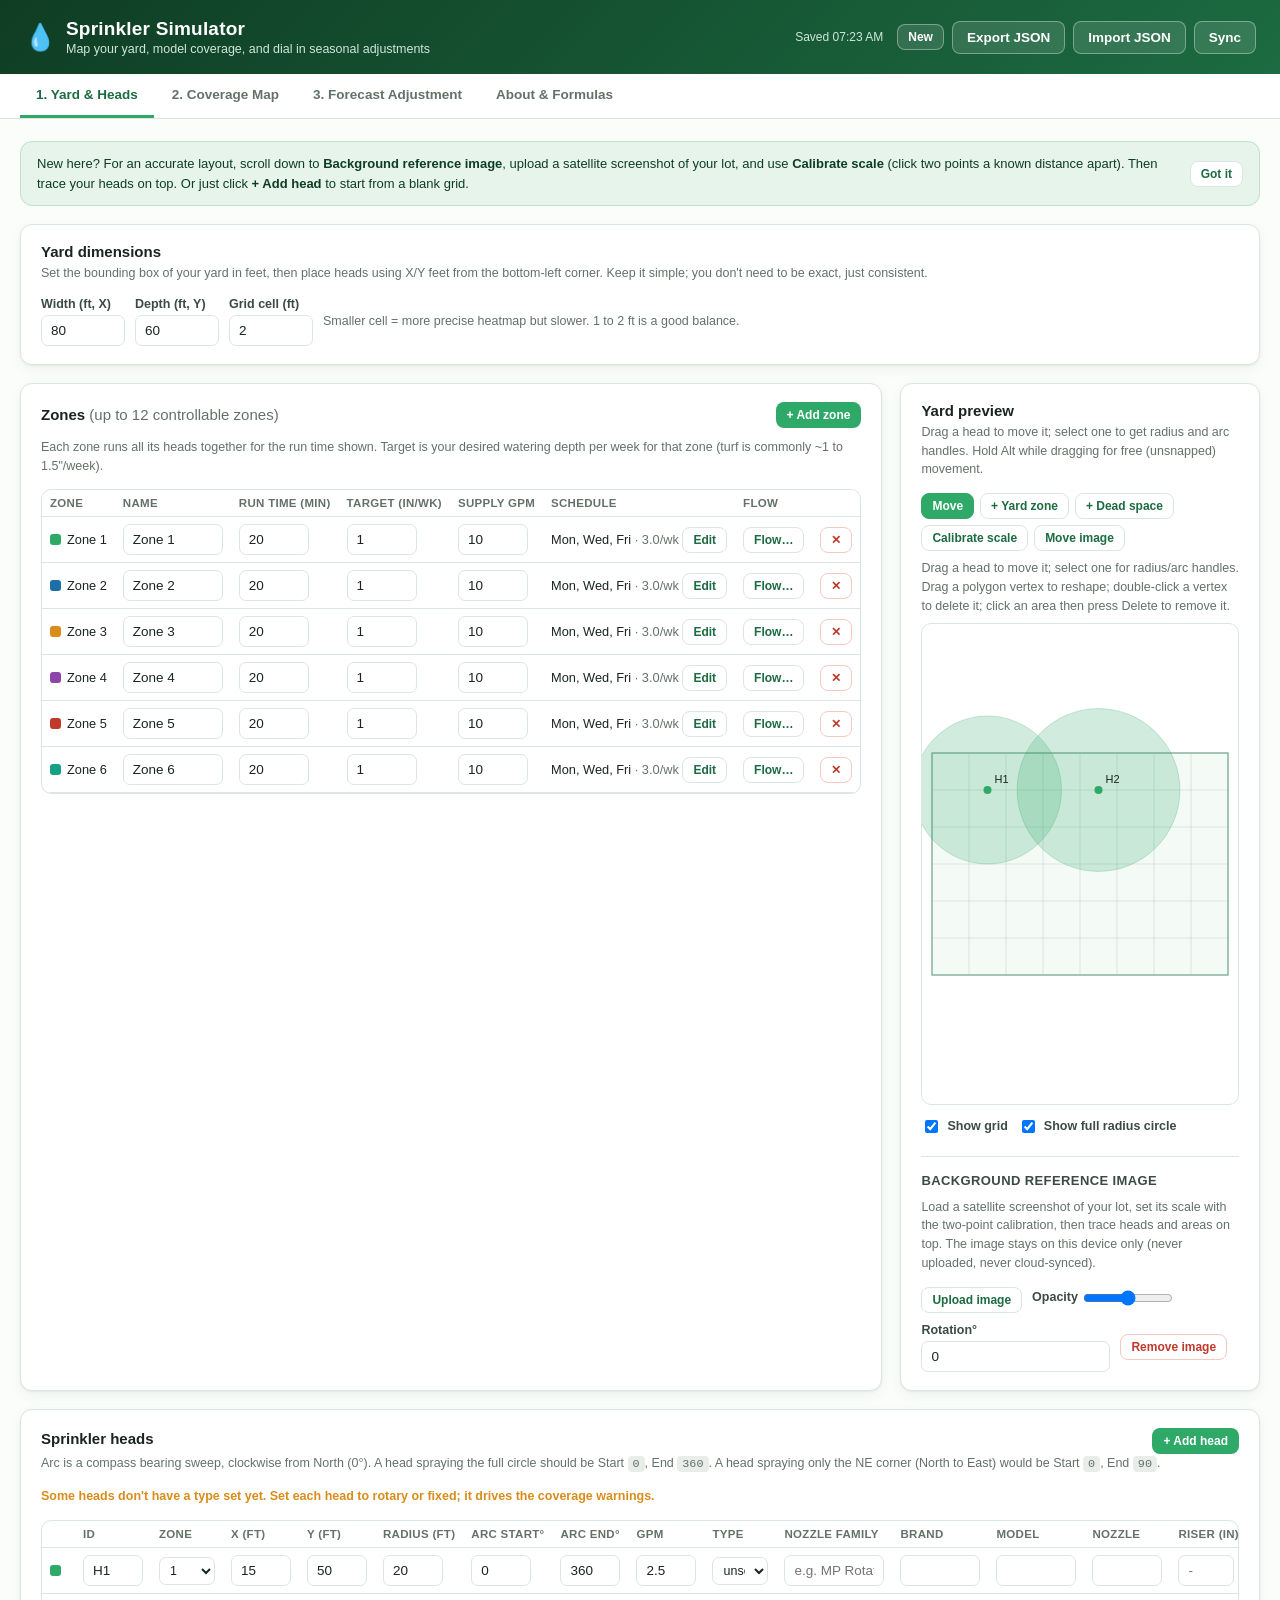
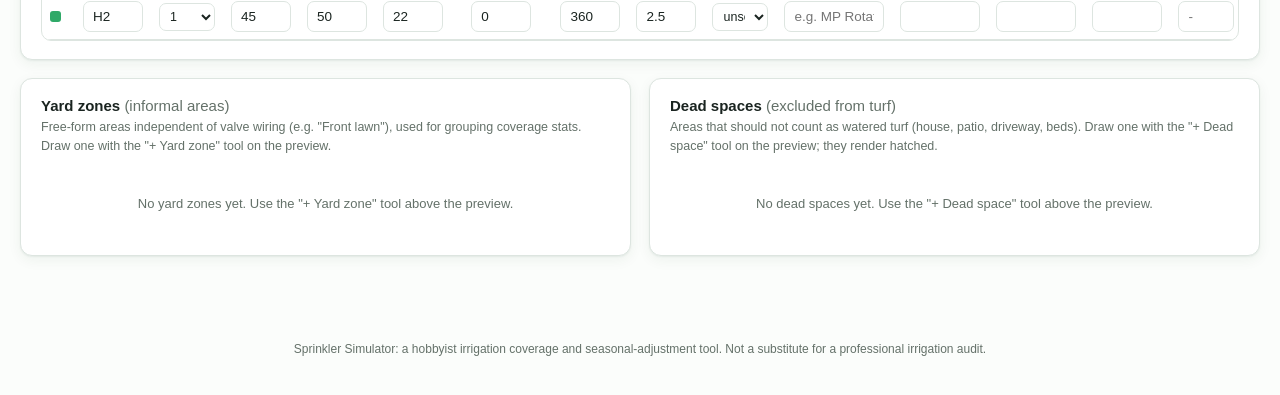
==== docs/index.html @ c8f4790c "Inital launch with Sync" ====
<!DOCTYPE html>
<html lang="en">
<head>
<meta charset="UTF-8">
<meta name="viewport" content="width=device-width, initial-scale=1.0">
<title>Sprinkler Simulator</title>
<link rel="stylesheet" href="./css/styles.css">
</head>
<body>

<header>
  <div class="brand">
    <div class="logo">💧</div>
    <div>
      <h1>Sprinkler Simulator</h1>
      <div class="sub">Map your yard, model coverage, and dial in seasonal adjustments</div>
    </div>
  </div>
  <div class="header-actions">
    <span class="save-status" id="saveStatus">Loaded</span>
    <button class="btn-ghost btn-sm" id="btnNew">New</button>
    <button class="btn-ghost" id="btnExport">Export JSON</button>
    <button class="btn-ghost" id="btnImportTrigger">Import JSON</button>
    <input type="file" id="btnImport" accept="application/json">
    <button class="btn-ghost" id="btnSync">Sync</button>
  </div>
</header>

<nav class="tabs">
  <button data-tab="yard" class="active">1. Yard &amp; Heads</button>
  <button data-tab="coverage">2. Coverage Map</button>
  <button data-tab="forecast">3. Forecast Adjustment</button>
  <button data-tab="about">About &amp; Formulas</button>
</nav>

<main>

  <!-- ===================== TAB: YARD & HEADS ===================== -->
  <section class="tabpanel active" id="tab-yard">
    <div class="first-run" id="firstRunHint" style="display:none;">
      <span>New here? For an accurate layout, scroll down to <b>Background reference image</b>, upload a satellite screenshot of your lot, and use <b>Calibrate scale</b> (click two points a known distance apart). Then trace your heads on top. Or just click <b>+ Add head</b> to start from a blank grid.</span>
      <button class="btn-light btn-sm" id="firstRunDismiss">Got it</button>
    </div>
    <div class="card" style="margin-bottom:18px;">
      <h2>Yard dimensions</h2>
      <p class="hint">Set the bounding box of your yard in feet, then place heads using X/Y feet from the bottom-left corner. Keep it simple; you don't need to be exact, just consistent.</p>
      <div class="inline-dims">
        <div class="field"><label>Width (ft, X)</label><input type="number" id="yardWidth" min="5" max="1000" step="1"></div>
        <div class="field"><label>Depth (ft, Y)</label><input type="number" id="yardHeight" min="5" max="1000" step="1"></div>
        <div class="field"><label>Grid cell (ft)</label><input type="number" id="cellSize" min="0.5" max="10" step="0.5"></div>
        <div class="hint" style="margin:0; align-self:center;">Smaller cell = more precise heatmap but slower. 1 to 2 ft is a good balance.</div>
      </div>
    </div>

    <div class="grid cols-2">
      <div class="card">
        <div class="zone-controls">
          <h2 style="margin:0;">Zones <span class="muted" style="font-weight:400;">(up to 12 controllable zones)</span></h2>
          <button class="btn-primary btn-sm" id="btnAddZone">+ Add zone</button>
        </div>
        <p class="hint">Each zone runs all its heads together for the run time shown. Target is your desired watering depth per week for that zone (turf is commonly ~1 to 1.5&quot;/week).</p>
        <div class="table-wrap">
          <table id="zoneTable">
            <thead><tr>
              <th>Zone</th><th>Name</th><th>Run time (min)</th><th>Target (in/wk)</th><th>Supply GPM</th><th>Schedule</th><th>Flow</th><th></th>
            </tr></thead>
            <tbody></tbody>
          </table>
        </div>
      </div>

      <div class="card">
        <h2>Yard preview</h2>
        <p class="hint">Drag a head to move it; select one to get radius and arc handles. Hold Alt while dragging for free (unsnapped) movement.</p>
        <div class="toolbar mode-toolbar" id="canvasTools" style="margin-bottom:8px;">
          <button class="btn-light btn-sm mode-btn active" data-mode="select">Move</button>
          <button class="btn-light btn-sm mode-btn" data-mode="yardzone">+ Yard zone</button>
          <button class="btn-light btn-sm mode-btn" data-mode="deadspace">+ Dead space</button>
          <button class="btn-light btn-sm mode-btn" data-mode="calibrate">Calibrate scale</button>
          <button class="btn-light btn-sm mode-btn" data-mode="bgmove">Move image</button>
        </div>
        <div class="hint" id="canvasHint" style="margin-bottom:8px;"></div>
        <div class="canvas-wrap">
          <canvas id="yardCanvas" height="480"></canvas>
          <div class="canvas-tip" id="yardTip"></div>
        </div>
        <div class="toolbar" style="margin-top:12px;">
          <label style="display:flex; align-items:center; gap:6px; font-weight:600; font-size:12.5px;">
            <input type="checkbox" id="toggleGrid" checked style="width:auto;"> Show grid
          </label>
          <label style="display:flex; align-items:center; gap:6px; font-weight:600; font-size:12.5px;">
            <input type="checkbox" id="toggleRadius" checked style="width:auto;"> Show full radius circle
          </label>
        </div>
        <div class="divider"></div>
        <h3>Background reference image</h3>
        <p class="hint">Load a satellite screenshot of your lot, set its scale with the two-point calibration, then trace heads and areas on top. The image stays on this device only (never uploaded, never cloud-synced).</p>
        <div class="toolbar" style="margin-bottom:0; align-items:center;">
          <button class="btn-light btn-sm" id="btnBgUpload">Upload image</button>
          <input type="file" id="bgFile" accept="image/*">
          <label style="min-width:150px;">Opacity <input type="range" id="bgOpacity" min="0" max="1" step="0.05" value="0.5"></label>
          <div class="field" style="margin-bottom:0; min-width:90px;"><label>Rotation°</label><input type="number" id="bgRotation" step="1" value="0"></div>
          <button class="btn-danger btn-sm" id="btnBgRemove">Remove image</button>
        </div>
      </div>
    </div>

    <div class="card" style="margin-top:18px;">
      <div style="display:flex; justify-content:space-between; align-items:center;">
        <h2>Sprinkler heads</h2>
        <button class="btn-primary btn-sm" id="btnAddHead">+ Add head</button>
      </div>
      <p class="hint">Arc is a compass bearing sweep, clockwise from North (0°). A head spraying the full circle should be Start <code>0</code>, End <code>360</code>. A head spraying only the NE corner (North to East) would be Start <code>0</code>, End <code>90</code>.</p>
      <div class="hint" id="headTypeNudge" style="display:none; color:var(--amber-500); font-weight:600;">
        Some heads don't have a type set yet. Set each head to rotary or fixed; it drives the coverage warnings.
      </div>
      <div class="warn-banner" id="headWarnings" style="display:none;"></div>
      <div class="table-wrap" id="headsTableWrap">
        <table id="headsTable">
          <thead><tr>
            <th></th><th>ID</th><th>Zone</th><th>X (ft)</th><th>Y (ft)</th><th>Radius (ft)</th>
            <th>Arc start°</th><th>Arc end°</th><th>GPM</th>
            <th>Type</th><th>Nozzle family</th><th>Brand</th><th>Model</th><th>Nozzle</th><th>Riser (in)</th><th>Replace?</th><th>Notes</th><th></th>
          </tr></thead>
          <tbody></tbody>
        </table>
      </div>
    </div>

    <div class="grid cols-2" style="margin-top:18px;">
      <div class="card">
        <h2>Yard zones <span class="muted" style="font-weight:400;">(informal areas)</span></h2>
        <p class="hint">Free-form areas independent of valve wiring (e.g. "Front lawn"), used for grouping coverage stats. Draw one with the "+ Yard zone" tool on the preview.</p>
        <div class="table-wrap">
          <table id="yardZoneTable">
            <thead><tr><th>Color</th><th>Name</th><th>Vertices</th><th></th></tr></thead>
            <tbody></tbody>
          </table>
        </div>
        <div class="empty" id="yardZoneEmpty" style="display:none;">No yard zones yet. Use the "+ Yard zone" tool above the preview.</div>
      </div>

      <div class="card">
        <h2>Dead spaces <span class="muted" style="font-weight:400;">(excluded from turf)</span></h2>
        <p class="hint">Areas that should not count as watered turf (house, patio, driveway, beds). Draw one with the "+ Dead space" tool on the preview; they render hatched.</p>
        <div class="table-wrap">
          <table id="deadSpaceTable">
            <thead><tr><th>Label</th><th>Kind</th><th>Vertices</th><th></th></tr></thead>
            <tbody></tbody>
          </table>
        </div>
        <div class="empty" id="deadSpaceEmpty" style="display:none;">No dead spaces yet. Use the "+ Dead space" tool above the preview.</div>
      </div>
    </div>
  </section>

  <!-- ===================== TAB: COVERAGE MAP ===================== -->
  <section class="tabpanel" id="tab-coverage">
    <div class="card" style="margin-bottom:18px;">
      <div class="toolbar">
        <div class="field">
          <label>Show</label>
          <select id="coverageZoneFilter"><option value="all">All zones (one full cycle)</option></select>
        </div>
        <div class="field">
          <label>Group summary by</label>
          <select id="summaryGroupBy"><option value="sprinkler">Sprinkler zone</option><option value="yard">Yard zone</option></select>
        </div>
        <button class="btn-primary" id="btnRecompute">Recompute coverage</button>
        <span class="pill" id="computeTime"></span>
      </div>
      <p class="hint" style="margin-bottom:0;">Depth shown is inches of water applied per cycle (one run through the zone(s) selected, at their configured run time). Multiply by cycles/week for a weekly total, shown in the summary below.</p>
    </div>

    <div class="grid cols-2">
      <div class="card">
        <h2>Coverage heatmap</h2>
        <div class="canvas-wrap">
          <canvas id="heatCanvas" height="480"></canvas>
          <div class="canvas-tip" id="heatTip"></div>
        </div>
        <div class="legend">
          <span>Dry</span><div class="bar"></div><span>Heavy</span>
        </div>
        <p class="hint" style="margin-top:10px; margin-bottom:0;">Models the average precipitation rate across each head's wetted sector, not a measured distribution. Treat it as a coverage comparison, not a catch-can audit.</p>
      </div>

      <div class="card">
        <h2>Zone summary</h2>
        <div class="table-wrap">
          <table id="zoneSummaryTable">
            <thead><tr>
              <th>Zone</th><th>Heads</th><th>GPM</th><th>Min in/cycle</th><th>Med in/cycle</th><th>Max in/cycle</th><th>Avg in/wk</th><th>Status</th>
            </tr></thead>
            <tbody></tbody>
          </table>
        </div>
        <div class="stat-row" id="systemStats"></div>
      </div>
    </div>

    <div class="card" style="margin-top:18px;">
      <h2>Water usage estimate</h2>
      <p class="hint">Gallons delivered per zone and total, from each zone's delivered flow (capped at its measured supply), run time, and effective cycles per week. Gallons only; a cost estimate can be layered on later.</p>
      <div class="table-wrap">
        <table id="usageTable">
          <thead><tr><th>Zone</th><th>Flow (GPM)</th><th>Cycles/wk</th><th>Gal / week</th><th>Gal / month</th></tr></thead>
          <tbody></tbody>
        </table>
      </div>
    </div>
  </section>

  <!-- ===================== TAB: FORECAST ===================== -->
  <section class="tabpanel" id="tab-forecast">
    <div class="card" style="margin-bottom:18px;">
      <h2>Location &amp; settings</h2>
      <p class="hint">Pulls a live 7-day forecast from the National Weather Service (api.weather.gov, free, no key required) and estimates daily reference evapotranspiration (ET₀) with the Hargreaves-Samani method from the forecasted highs/lows at your latitude. Baseline watering need and suggested run times are derived automatically from each zone's weekly target and schedule.</p>
      <div class="field-row">
        <div class="field"><label>Latitude</label><input type="text" id="lat" placeholder="e.g. 39.7456"></div>
        <div class="field"><label>Longitude</label><input type="text" id="lon" placeholder="e.g. -97.0892"></div>
        <div class="field"><label>Runoff / uptake efficiency (%)</label><input type="number" id="runoffEff" min="10" max="100" step="5" value="80"></div>
        <div class="field"><label>Show adjustments for</label><select id="forecastZone"></select></div>
      </div>
      <div class="toolbar" style="margin-bottom:0; align-items:center;">
        <button class="btn-light btn-sm" id="btnGeolocate">📍 Use my location</button>
        <button class="btn-primary" id="btnFetchForecast">Fetch 7-day forecast</button>
        <span class="pill" id="forecastStatus" style="display:none;"></span>
      </div>
    </div>

    <div class="card" id="forecastResultCard">
      <h2>7-day outlook <span class="muted" style="font-weight:400; font-size:12px;">(today on the left)</span></h2>
      <div id="forecastEmpty" class="empty">Fetch a forecast to see the day-by-day watering guidance.</div>
      <div id="forecastResult" style="display:none;">
        <div class="table-wrap"><table id="forecastTable"></table></div>
        <p class="hint" style="margin-top:12px; margin-bottom:0;" id="forecastNote"></p>
      </div>
    </div>
  </section>

  <!-- ===================== TAB: ABOUT ===================== -->
  <section class="tabpanel" id="tab-about">
    <div class="card">
      <h2>How this works</h2>
      <h3 style="margin-top:16px;">Precipitation rate</h3>
      <p class="hint">Each head's precipitation rate is <code>96.3 × GPM ÷ coverage area (sq ft)</code>, giving inches/hour. Coverage area is a circular sector: <code>π × radius² × (arc span ÷ 360)</code>. This is the standard irrigation-industry formula and is what the rest of the math is built on.</p>
      <h3>Heatmap</h3>
      <p class="hint">For every grid cell, we check which heads reach it (distance ≤ radius, and bearing to the cell falls within the head's arc). Each contributing head adds its precipitation rate; multiplying by that head's zone run time gives inches applied in one cycle. A cell's total is the sum across all zones' single cycle. Depth is modeled as uniform across each head's sector, an average rate rather than a measured distribution curve.</p>
      <h3>Forecast ET₀ estimate</h3>
      <p class="hint">Reference evapotranspiration is estimated with the Hargreaves-Samani equation using your latitude and the NWS-forecasted daily high/low temperature, a widely used simplified method when a dedicated ET station isn't available. It's an estimate, not a substitute for a local CIMIS/AgriMet reading if you have access to one; use the override field if so.</p>
      <h3>Seasonal adjustment</h3>
      <p class="hint">Net water need = ET₀ minus (forecasted rain × runoff efficiency). Adjustment % = net need ÷ baseline daily need. Each zone's suggested run time = its configured run time × adjustment % (clamped 0 to 150%).</p>
      <h3>Your data</h3>
      <p class="hint">Everything you enter is saved automatically in this browser (localStorage); nothing is sent anywhere except the two anonymous, keyless calls to the public NWS API when you fetch a forecast. Use <b>Export JSON</b> any time to back up or move your yard to another device, and <b>Import JSON</b> to restore it.</p>
    </div>
  </section>

</main>

<div id="modalOverlay" class="modal-overlay" style="display:none;">
  <div class="modal" id="modalBox"></div>
</div>

<footer>Sprinkler Simulator: a hobbyist irrigation coverage and seasonal-adjustment tool. Not a substitute for a professional irrigation audit.</footer>

<script type="module" src="./js/app.js"></script>
</body>
</html>
---- docs/css/styles.css ----
:root{
  --green-900:#0f3d24; --green-700:#1c6b41; --green-600:#238a53; --green-500:#2fa968;
  --green-100:#e6f4ec; --blue-600:#1c6fa8; --blue-100:#e5f1fa;
  --amber-500:#d98c1a; --red-600:#c0392b;
  --ink-900:#1a2420; --ink-700:#3c4a44; --ink-500:#647169; --ink-300:#a3ada7; --ink-100:#e9ede9;
  --paper:#fbfdfb; --card:#ffffff; --border:#dde5e0;
  --shadow: 0 1px 2px rgba(15,61,36,.06), 0 4px 14px rgba(15,61,36,.06);
  --radius: 12px;
  font-size: 15px;
}
*{box-sizing:border-box;}
body{
  margin:0; background:var(--paper); color:var(--ink-900);
  font-family: -apple-system, BlinkMacSystemFont, "Segoe UI", Roboto, Helvetica, Arial, sans-serif;
}
header{
  background: linear-gradient(135deg, var(--green-900), var(--green-700));
  color:#fff; padding:18px 24px; display:flex; align-items:center; justify-content:space-between; flex-wrap:wrap; gap:12px;
}
header .brand{display:flex; align-items:center; gap:10px;}
header .brand .logo{font-size:26px;}
header h1{font-size:19px; margin:0; font-weight:650; letter-spacing:.2px;}
header .sub{font-size:12.5px; color:#cfe7d9; margin-top:2px;}
.header-actions{display:flex; gap:8px; flex-wrap:wrap; align-items:center;}
.header-actions .save-status{font-size:12px; color:#cfe7d9; margin-right:6px;}
button{
  font-family:inherit; cursor:pointer; border-radius:8px; border:1px solid transparent;
  padding:8px 14px; font-size:13.5px; font-weight:600; transition:.15s;
}
.btn-primary{background:var(--green-500); color:#fff;}
.btn-primary:hover{background:var(--green-600);}
.btn-ghost{background:rgba(255,255,255,.12); color:#fff; border-color:rgba(255,255,255,.35);}
.btn-ghost:hover{background:rgba(255,255,255,.22);}
.btn-light{background:#fff; color:var(--green-700); border-color:var(--border);}
.btn-light:hover{background:var(--green-100);}
.btn-danger{background:#fff; color:var(--red-600); border-color:#f3c9c2;}
.btn-danger:hover{background:#fdecea;}
.btn-sm{padding:5px 10px; font-size:12px;}
input[type=file]{display:none;}

nav.tabs{
  display:flex; gap:2px; background:var(--card); border-bottom:1px solid var(--border);
  padding:0 20px; overflow-x:auto;
}
nav.tabs button{
  background:none; border:none; border-radius:0; padding:13px 16px; font-size:13.5px;
  color:var(--ink-500); font-weight:600; border-bottom:3px solid transparent; white-space:nowrap;
}
nav.tabs button.active{color:var(--green-700); border-bottom-color:var(--green-500);}
nav.tabs button:hover{color:var(--green-700);}

main{max-width:1280px; margin:0 auto; padding:22px 20px 60px;}
.tabpanel{display:none;}
.tabpanel.active{display:block;}

.grid{display:grid; gap:18px;}
.grid.cols-2{grid-template-columns: 1fr 1fr;}
.grid.cols-3{grid-template-columns: repeat(3, 1fr);}
@media (max-width: 980px){ .grid.cols-2, .grid.cols-3{grid-template-columns:1fr;} }

.card{
  background:var(--card); border:1px solid var(--border); border-radius:var(--radius);
  box-shadow:var(--shadow); padding:18px 20px;
}
.card h2{font-size:15px; margin:0 0 4px; color:var(--ink-900);}
.card h3{font-size:13px; margin:0 0 10px; color:var(--ink-700); text-transform:uppercase; letter-spacing:.4px;}
.card .hint{font-size:12.5px; color:var(--ink-500); margin:0 0 14px; line-height:1.5;}

label{font-size:12.5px; font-weight:600; color:var(--ink-700); display:block; margin-bottom:4px;}
input[type=text], input[type=number], select{
  width:100%; padding:7px 9px; border:1px solid var(--border); border-radius:7px;
  font-size:13.5px; background:#fff; color:var(--ink-900);
}
input:focus, select:focus{outline:2px solid var(--green-500); outline-offset:1px;}
.field{margin-bottom:12px;}
.field-row{display:grid; grid-template-columns:repeat(auto-fit, minmax(110px,1fr)); gap:10px;}

table{width:100%; border-collapse:collapse; font-size:12.8px;}
th, td{padding:7px 8px; text-align:left; border-bottom:1px solid var(--border); white-space:nowrap;}
th{color:var(--ink-500); font-weight:650; font-size:11.5px; text-transform:uppercase; letter-spacing:.3px;}
td input, td select{padding:5px 6px; font-size:12.5px; min-width:56px;}
tr:hover td{background:var(--green-100);}
.table-wrap{overflow-x:auto; border:1px solid var(--border); border-radius:10px;}
.zone-swatch{display:inline-block; width:11px; height:11px; border-radius:3px; margin-right:6px; vertical-align:-1px;}

canvas{display:block; width:100%; background:#fff; border-radius:10px; border:1px solid var(--border);}
.canvas-wrap{position:relative;}
.canvas-tip{
  position:absolute; pointer-events:none; background:var(--ink-900); color:#fff; font-size:12px;
  padding:6px 9px; border-radius:6px; transform:translate(-50%,-115%); white-space:nowrap; display:none; z-index:5;
}

.stat-row{display:flex; gap:14px; flex-wrap:wrap; margin-top:10px;}
.stat{background:var(--green-100); border-radius:10px; padding:10px 14px; min-width:100px;}
.stat .v{font-size:19px; font-weight:700; color:var(--green-800, var(--green-700));}
.stat .l{font-size:11px; color:var(--ink-500); text-transform:uppercase; letter-spacing:.3px;}
.stat.warn{background:#fdecea;}
.stat.warn .v{color:var(--red-600);}

.legend{display:flex; align-items:center; gap:8px; font-size:12px; color:var(--ink-500); margin-top:10px;}
.legend .bar{flex:1; height:10px; border-radius:5px; background:linear-gradient(90deg,#eef3f0 0%, #bfe3cf 20%, #2fa968 45%, #d98c1a 70%, #c0392b 100%);}

.toolbar{display:flex; gap:10px; flex-wrap:wrap; align-items:flex-end; margin-bottom:14px;}
.toolbar .field{margin-bottom:0; min-width:120px;}
.pill{display:inline-flex; align-items:center; gap:6px; background:var(--ink-100); border-radius:999px; padding:4px 10px; font-size:11.5px; font-weight:600; color:var(--ink-700);}

.divider{height:1px; background:var(--border); margin:16px 0;}
.muted{color:var(--ink-500);}
.badge{display:inline-block; padding:2px 8px; border-radius:999px; font-size:11px; font-weight:700;}
.badge.ok{background:#e3f5ea; color:var(--green-700);}
.badge.bad{background:#fdecea; color:var(--red-600);}
.badge.warnflag{background:#fdf2e2; color:var(--amber-500);}
footer{text-align:center; padding:26px 20px 40px; font-size:12px; color:var(--ink-500);}
a{color:var(--blue-600);}
code{background:var(--ink-100); padding:1px 5px; border-radius:4px; font-size:11.8px;}
.empty{padding:26px; text-align:center; color:var(--ink-500); font-size:13px;}

/* --- Phase 1 additions --- */
.inline-dims{display:flex; align-items:flex-end; gap:10px; flex-wrap:wrap;}
.inline-dims .field{margin-bottom:0; min-width:0;}
.inline-dims .field input{width:84px;}
.zone-controls{display:flex; justify-content:space-between; align-items:center; gap:10px; margin-bottom:10px; flex-wrap:wrap;}
.needs-replace-flag{color:var(--amber-500); font-weight:700;}
td.replace-cell{text-align:center;}

/* --- Phase 6 additions --- */
.first-run{
  display:flex; align-items:center; gap:14px; justify-content:space-between;
  background:var(--green-100); border:1px solid #bfe0cc; color:var(--green-900);
  border-radius:var(--radius); padding:12px 16px; margin-bottom:18px; font-size:13px; line-height:1.5;
}
.first-run button{flex-shrink:0;}

/* --- Phase 3 additions --- */
.warn-banner{
  background:#fdf2e2; border:1px solid #f0d8a8; color:#8a5a12; border-radius:8px;
  padding:8px 12px; font-size:12.5px; line-height:1.5; margin:0 0 12px;
}
.warn-banner ul{margin:4px 0 0; padding-left:18px;}
.sanity-flag{color:var(--amber-500); font-weight:700; cursor:help;}
.schedule-cell{white-space:nowrap;}
.modal-overlay{
  position:fixed; inset:0; background:rgba(15,30,22,.45); z-index:50;
  display:flex; align-items:center; justify-content:center; padding:20px;
}
.modal{
  background:var(--card); border-radius:var(--radius); box-shadow:0 10px 40px rgba(0,0,0,.25);
  max-width:460px; width:100%; max-height:90vh; overflow:auto; padding:20px 22px;
}
.modal h3{margin-top:0;}
.modal .modal-actions{display:flex; gap:8px; justify-content:flex-end; margin-top:16px;}
.dow-row{display:flex; gap:6px; flex-wrap:wrap; margin-top:4px;}
.dow-row label{display:flex; align-items:center; gap:4px; font-weight:600; font-size:12px;}
.dow-row input{width:auto;}
.calc-out{font-size:20px; font-weight:700; color:var(--green-700); margin:10px 0;}
#forecastTable td:first-child, #forecastTable th:first-child{font-weight:650; color:var(--ink-700);}
#forecastTable .dim{opacity:.55;}
.cell-muted{color:var(--ink-300); font-style:italic;}

/* --- Phase 2 additions --- */
#yardCanvas{touch-action:none;}
.mode-toolbar{gap:6px;}
.mode-btn.active{background:var(--green-500); color:#fff; border-color:var(--green-500);}
input[type=range]{width:90px; vertical-align:middle;}
input[type=color]{height:28px; border:1px solid var(--border); border-radius:6px; background:#fff; cursor:pointer;}
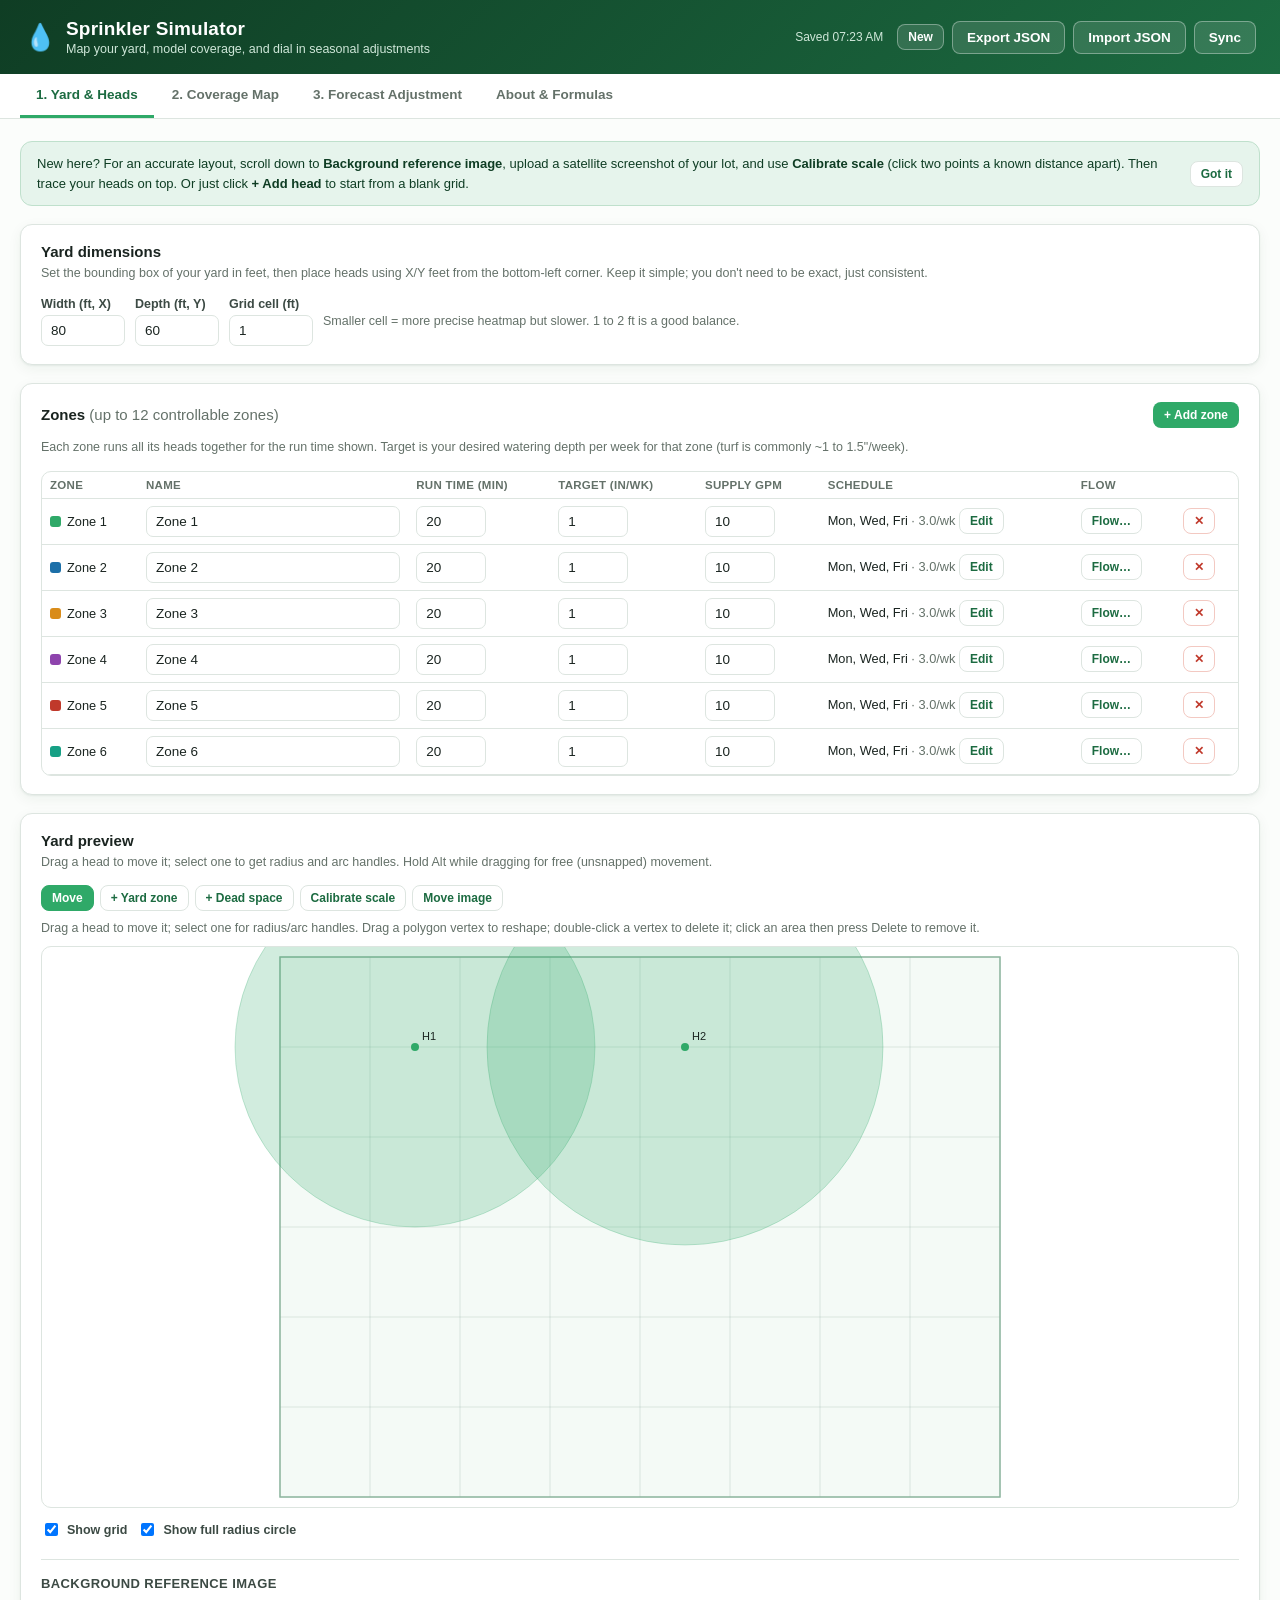
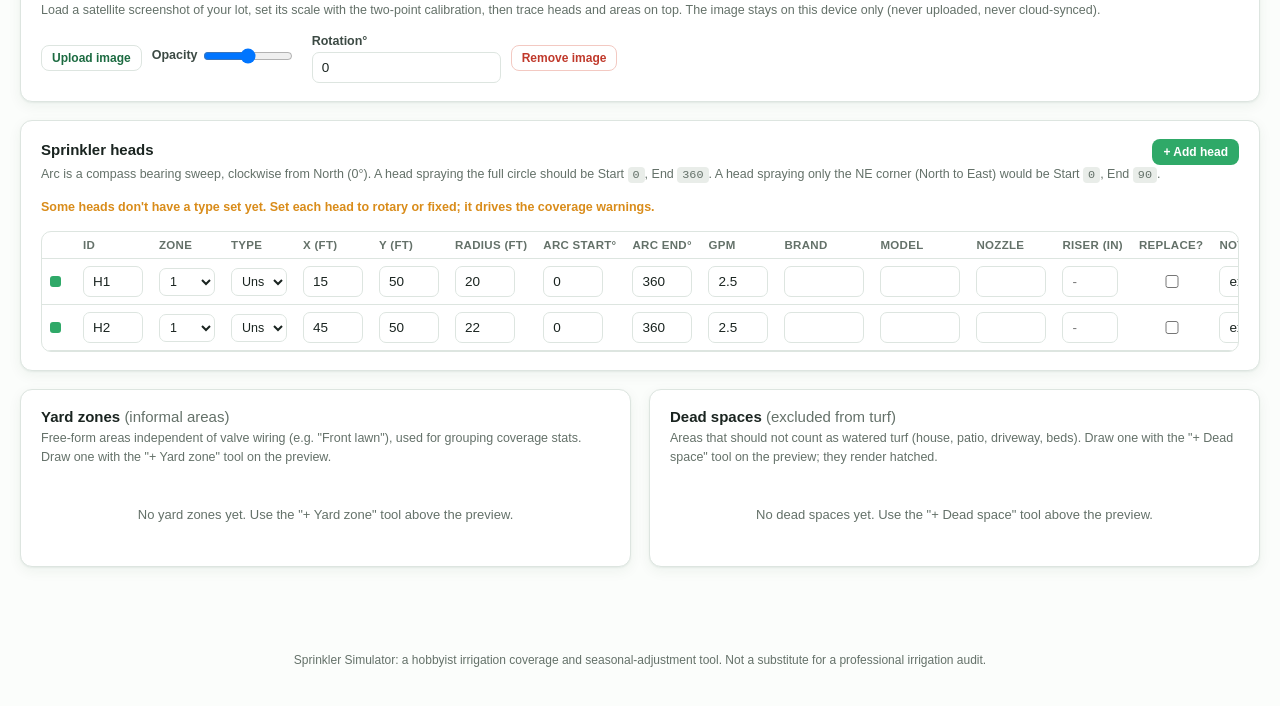
==== commit 8a968d2b: "Mobile UI changes" ====
--- a/docs/index.html
+++ b/docs/index.html
@@ -47,12 +47,12 @@
       <div class="inline-dims">
         <div class="field"><label>Width (ft, X)</label><input type="number" id="yardWidth" min="5" max="1000" step="1"></div>
         <div class="field"><label>Depth (ft, Y)</label><input type="number" id="yardHeight" min="5" max="1000" step="1"></div>
-        <div class="field"><label>Grid cell (ft)</label><input type="number" id="cellSize" min="0.5" max="10" step="0.5"></div>
+        <div class="field"><label>Grid cell (ft)</label><input type="number" id="cellSize" min="1" max="10" step="1"></div>
         <div class="hint" style="margin:0; align-self:center;">Smaller cell = more precise heatmap but slower. 1 to 2 ft is a good balance.</div>
       </div>
     </div>
 
-    <div class="grid cols-2">
+    <div class="yard-stack">
       <div class="card">
         <div class="zone-controls">
           <h2 style="margin:0;">Zones <span class="muted" style="font-weight:400;">(up to 12 controllable zones)</span></h2>
@@ -69,7 +69,7 @@
         </div>
       </div>
 
-      <div class="card">
+      <div class="card" style="margin-top:18px;">
         <h2>Yard preview</h2>
         <p class="hint">Drag a head to move it; select one to get radius and arc handles. Hold Alt while dragging for free (unsnapped) movement.</p>
         <div class="toolbar mode-toolbar" id="canvasTools" style="margin-bottom:8px;">
@@ -78,10 +78,14 @@
           <button class="btn-light btn-sm mode-btn" data-mode="deadspace">+ Dead space</button>
           <button class="btn-light btn-sm mode-btn" data-mode="calibrate">Calibrate scale</button>
           <button class="btn-light btn-sm mode-btn" data-mode="bgmove">Move image</button>
+          <!-- Precision editor for the selected head; shown only on coarse-pointer
+               or narrow devices where drag handles can't hit exact values
+               (PLAN.md task 48). Not a mode button. -->
+          <button class="btn-light btn-sm" id="btnEditHead" style="display:none;">Edit head</button>
         </div>
         <div class="hint" id="canvasHint" style="margin-bottom:8px;"></div>
         <div class="canvas-wrap">
-          <canvas id="yardCanvas" height="480"></canvas>
+          <canvas id="yardCanvas" height="560"></canvas>
           <div class="canvas-tip" id="yardTip"></div>
         </div>
         <div class="toolbar" style="margin-top:12px;">
@@ -118,13 +122,16 @@
       <div class="table-wrap" id="headsTableWrap">
         <table id="headsTable">
           <thead><tr>
-            <th></th><th>ID</th><th>Zone</th><th>X (ft)</th><th>Y (ft)</th><th>Radius (ft)</th>
+            <th></th><th>ID</th><th>Zone</th><th>Type</th><th>X (ft)</th><th>Y (ft)</th><th>Radius (ft)</th>
             <th>Arc start°</th><th>Arc end°</th><th>GPM</th>
-            <th>Type</th><th>Nozzle family</th><th>Brand</th><th>Model</th><th>Nozzle</th><th>Riser (in)</th><th>Replace?</th><th>Notes</th><th></th>
+            <th>Brand</th><th>Model</th><th>Nozzle</th><th>Riser (in)</th><th>Replace?</th><th>Notes</th><th></th>
           </tr></thead>
           <tbody></tbody>
         </table>
       </div>
+      <!-- Card-per-head list, shown below the 700px breakpoint in place of the
+           17-column table (PLAN.md task 46). Rendered by renderHeadsCards(). -->
+      <div id="headsCards"></div>
     </div>
 
     <div class="grid cols-2" style="margin-top:18px;">
@@ -133,7 +140,7 @@
         <p class="hint">Free-form areas independent of valve wiring (e.g. "Front lawn"), used for grouping coverage stats. Draw one with the "+ Yard zone" tool on the preview.</p>
         <div class="table-wrap">
           <table id="yardZoneTable">
-            <thead><tr><th>Color</th><th>Name</th><th>Vertices</th><th></th></tr></thead>
+            <thead><tr><th>Color</th><th>Name</th><th>Vertices</th><th>Area (sq ft)</th><th></th></tr></thead>
             <tbody></tbody>
           </table>
         </div>
@@ -145,7 +152,7 @@
         <p class="hint">Areas that should not count as watered turf (house, patio, driveway, beds). Draw one with the "+ Dead space" tool on the preview; they render hatched.</p>
         <div class="table-wrap">
           <table id="deadSpaceTable">
-            <thead><tr><th>Label</th><th>Kind</th><th>Vertices</th><th></th></tr></thead>
+            <thead><tr><th>Label</th><th>Kind</th><th>Vertices</th><th>Area (sq ft)</th><th></th></tr></thead>
             <tbody></tbody>
           </table>
         </div>
@@ -220,7 +227,6 @@
         <div class="field"><label>Latitude</label><input type="text" id="lat" placeholder="e.g. 39.7456"></div>
         <div class="field"><label>Longitude</label><input type="text" id="lon" placeholder="e.g. -97.0892"></div>
         <div class="field"><label>Runoff / uptake efficiency (%)</label><input type="number" id="runoffEff" min="10" max="100" step="5" value="80"></div>
-        <div class="field"><label>Show adjustments for</label><select id="forecastZone"></select></div>
       </div>
       <div class="toolbar" style="margin-bottom:0; align-items:center;">
         <button class="btn-light btn-sm" id="btnGeolocate">📍 Use my location</button>
@@ -250,7 +256,7 @@
       <h3>Forecast ET₀ estimate</h3>
       <p class="hint">Reference evapotranspiration is estimated with the Hargreaves-Samani equation using your latitude and the NWS-forecasted daily high/low temperature, a widely used simplified method when a dedicated ET station isn't available. It's an estimate, not a substitute for a local CIMIS/AgriMet reading if you have access to one; use the override field if so.</p>
       <h3>Seasonal adjustment</h3>
-      <p class="hint">Net water need = ET₀ minus (forecasted rain × runoff efficiency). Adjustment % = net need ÷ baseline daily need. Each zone's suggested run time = its configured run time × adjustment % (clamped 0 to 150%).</p>
+      <p class="hint">Net water need = ET₀ minus (forecasted rain × runoff efficiency). Adjustment % = net need ÷ baseline daily need. Each zone's suggested run time = its configured run time × adjustment %, rounded to the nearest 10% and clamped between 0% and 150%. A ▲ marks days whose unclamped need ran past 150% (watering was capped).</p>
       <h3>Your data</h3>
       <p class="hint">Everything you enter is saved automatically in this browser (localStorage); nothing is sent anywhere except the two anonymous, keyless calls to the public NWS API when you fetch a forecast. Use <b>Export JSON</b> any time to back up or move your yard to another device, and <b>Import JSON</b> to restore it.</p>
     </div>
--- a/docs/css/styles.css
+++ b/docs/css/styles.css
@@ -156,6 +156,7 @@
 #forecastTable td:first-child, #forecastTable th:first-child{font-weight:650; color:var(--ink-700);}
 #forecastTable .dim{opacity:.55;}
 .cell-muted{color:var(--ink-300); font-style:italic;}
+#forecastTable td.warn{background:#fdf2e2; color:var(--amber-500); cursor:help;}
 
 /* --- Phase 2 additions --- */
 #yardCanvas{touch-action:none;}
@@ -163,3 +164,45 @@
 .mode-btn.active{background:var(--green-500); color:#fff; border-color:var(--green-500);}
 input[type=range]{width:90px; vertical-align:middle;}
 input[type=color]{height:28px; border:1px solid var(--border); border-radius:6px; background:#fff; cursor:pointer;}
+
+/* --- Phase 8 additions (mobile / small-screen) ---
+   The 700px layout breakpoint below MUST stay in sync with viewport.js's
+   isNarrow(); interaction affordances are gated on (pointer: coarse) to match
+   isCoarse(). Everything here is strictly additive: no rule outside these two
+   queries changes, so the desktop layout is untouched (PLAN.md 8.1, task 50). */
+
+/* Head cards: hidden by default (desktop uses the 17-column table); the media
+   query below swaps them in for the table under 700px. */
+#headsCards{display:none;}
+.head-card{
+  border:1px solid var(--border); border-radius:10px; padding:12px 14px; margin-bottom:12px; background:#fff;
+}
+.head-card.selected{background:var(--green-100); border-color:var(--green-500);}
+.head-card-head{display:flex; align-items:center; gap:8px; margin-bottom:10px;}
+.head-card-head .hc-id{width:72px;}
+.head-card-head .hc-zone{width:66px;}
+.head-card-head button{margin-left:auto;}
+.head-card .hc-flag{margin:6px 0;}
+.head-card .hc-flag:empty{display:none;}
+.head-card details.hc-more{margin-top:10px; border-top:1px dashed var(--border); padding-top:8px;}
+.head-card details.hc-more summary{cursor:pointer; font-size:12.5px; font-weight:600; color:var(--green-700); padding:4px 0;}
+
+@media (max-width: 700px){
+  #headsTableWrap{display:none;}
+  #headsCards{display:block;}
+  header{padding:12px 14px;}
+  .header-actions{gap:6px;}
+  main{padding:14px 12px 48px;}
+  .card{padding:14px;}
+  /* Mode buttons scroll horizontally instead of stacking into a tall block,
+     matching how nav.tabs already behaves. */
+  .mode-toolbar{flex-wrap:nowrap; overflow-x:auto;}
+  /* 16px is the standard fix for iOS Safari auto-zooming the page when a
+     sub-16px input is focused. */
+  input[type=text], input[type=number], select, td input, td select{font-size:16px;}
+}
+
+@media (pointer: coarse){
+  button{min-height:42px;}
+  td .btn-sm{padding:8px 12px;}
+}
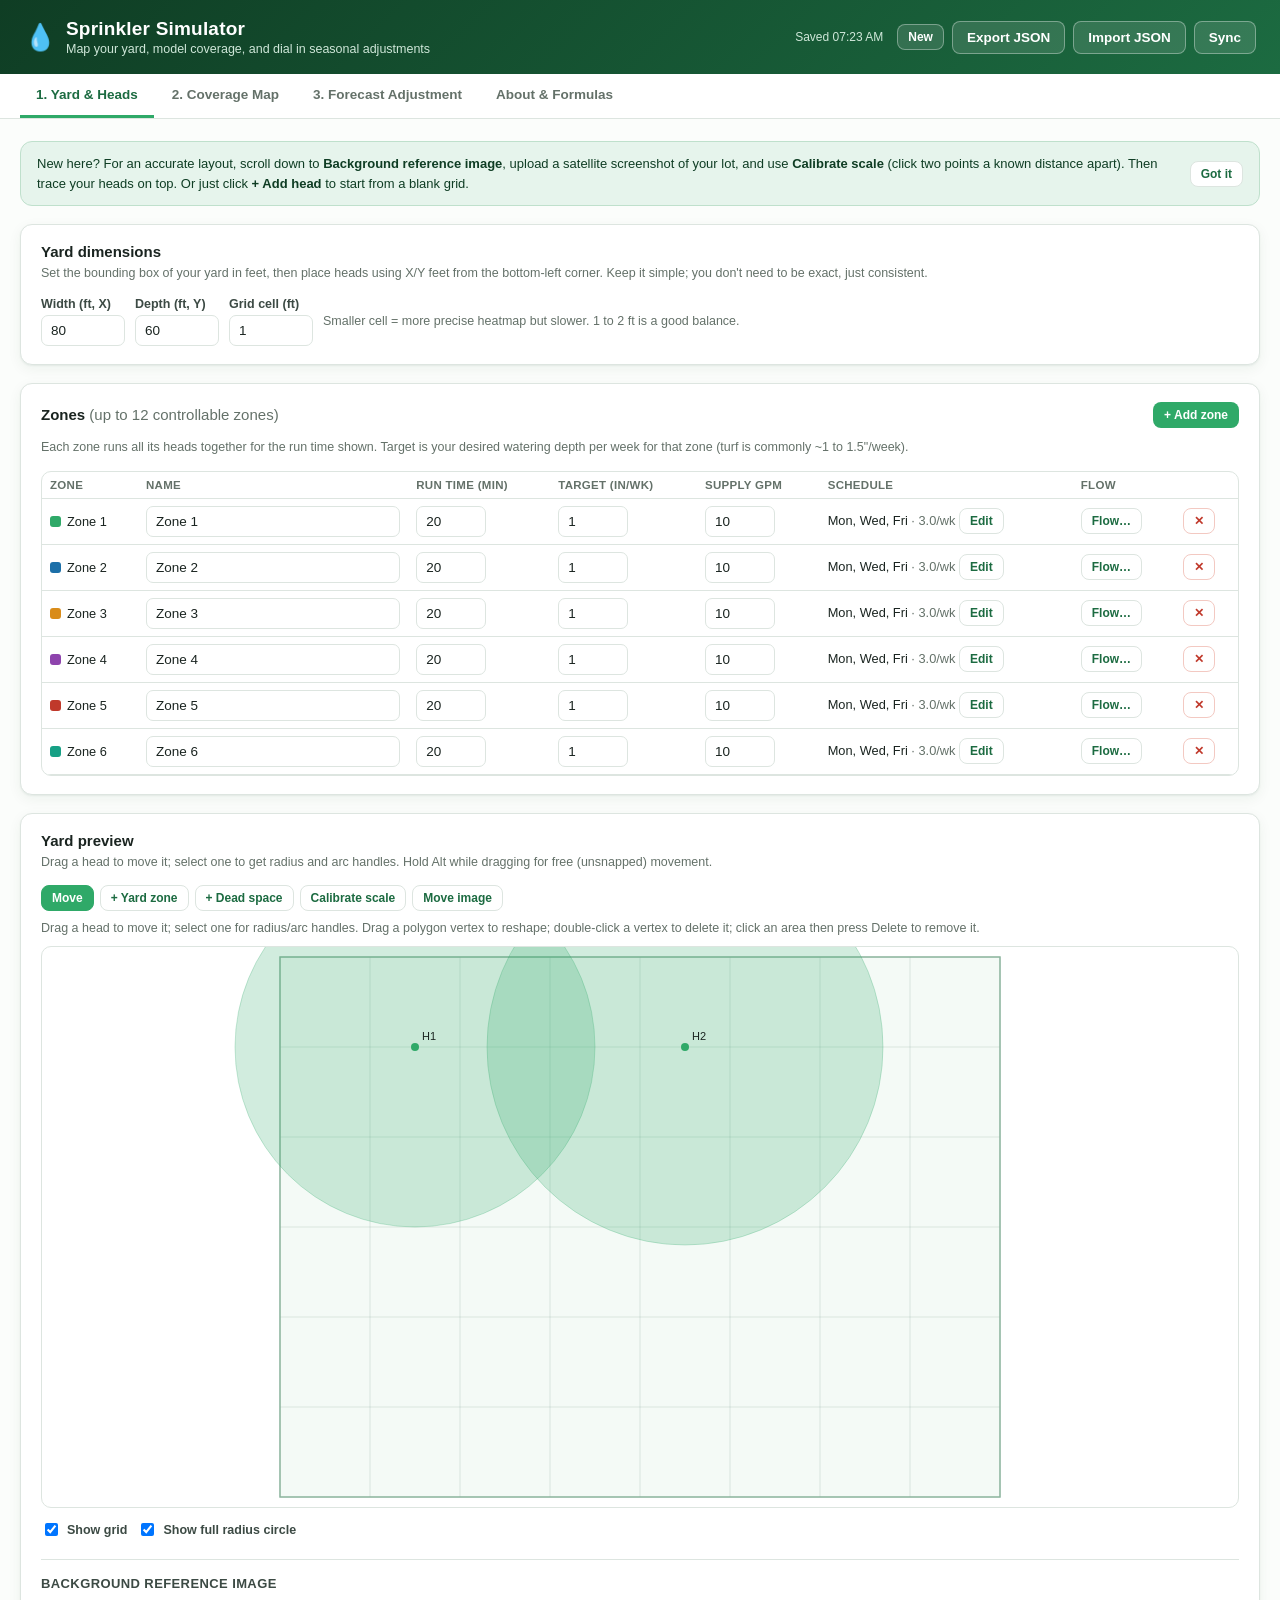
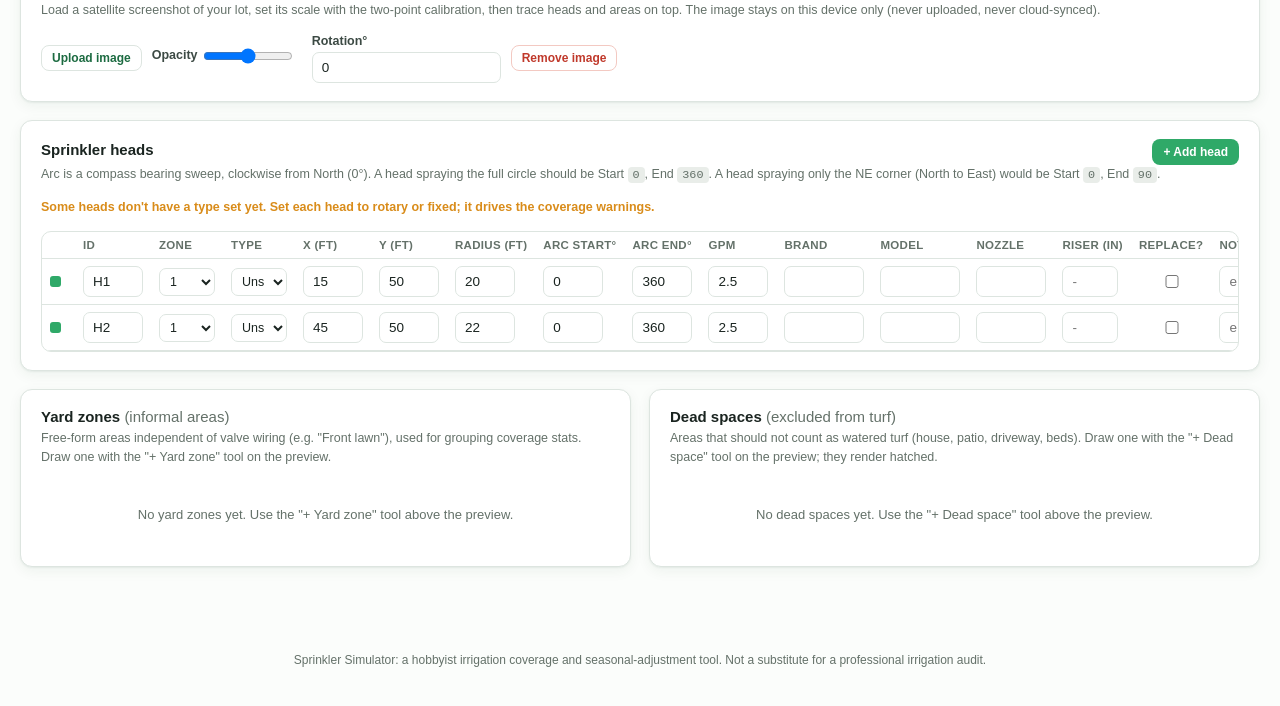
==== commit 949866d4: "UI changes" ====
--- a/docs/index.html
+++ b/docs/index.html
@@ -119,19 +119,28 @@
         Some heads don't have a type set yet. Set each head to rotary or fixed; it drives the coverage warnings.
       </div>
       <div class="warn-banner" id="headWarnings" style="display:none;"></div>
-      <div class="table-wrap" id="headsTableWrap">
-        <table id="headsTable">
-          <thead><tr>
-            <th></th><th>ID</th><th>Zone</th><th>Type</th><th>X (ft)</th><th>Y (ft)</th><th>Radius (ft)</th>
-            <th>Arc start°</th><th>Arc end°</th><th>GPM</th>
-            <th>Brand</th><th>Model</th><th>Nozzle</th><th>Riser (in)</th><th>Replace?</th><th>Notes</th><th></th>
-          </tr></thead>
-          <tbody></tbody>
-        </table>
-      </div>
-      <!-- Card-per-head list, shown below the 700px breakpoint in place of the
-           17-column table (PLAN.md task 46). Rendered by renderHeadsCards(). -->
-      <div id="headsCards"></div>
+      <!-- Task 51 (Phase 9): the list content collapses on narrow viewports so a
+           long head list doesn't push the rest of the page down. Only the two
+           list containers below are inside the <details>; the heading, Add head
+           button, hint, type nudge, and warnings stay always visible. The
+           summary toggle is CSS-hidden above 700px and JS-forced open there, so
+           desktop is pixel-identical (list always shown, no toggle). -->
+      <details id="headsListSection" open>
+        <summary id="headsListSummary">Head list (tap to show/hide)</summary>
+        <div class="table-wrap" id="headsTableWrap">
+          <table id="headsTable">
+            <thead><tr>
+              <th></th><th>ID</th><th>Zone</th><th>Type</th><th>X (ft)</th><th>Y (ft)</th><th>Radius (ft)</th>
+              <th>Arc start°</th><th>Arc end°</th><th>GPM</th>
+              <th>Brand</th><th>Model</th><th>Nozzle</th><th>Riser (in)</th><th>Replace?</th><th>Notes</th><th></th>
+            </tr></thead>
+            <tbody></tbody>
+          </table>
+        </div>
+        <!-- Card-per-head list, shown below the 700px breakpoint in place of the
+             17-column table (PLAN.md task 46). Rendered by renderHeadsCards(). -->
+        <div id="headsCards"></div>
+      </details>
     </div>
 
     <div class="grid cols-2" style="margin-top:18px;">
@@ -259,6 +268,10 @@
       <p class="hint">Net water need = ET₀ minus (forecasted rain × runoff efficiency). Adjustment % = net need ÷ baseline daily need. Each zone's suggested run time = its configured run time × adjustment %, rounded to the nearest 10% and clamped between 0% and 150%. A ▲ marks days whose unclamped need ran past 150% (watering was capped).</p>
       <h3>Your data</h3>
       <p class="hint">Everything you enter is saved automatically in this browser (localStorage); nothing is sent anywhere except the two anonymous, keyless calls to the public NWS API when you fetch a forecast. Use <b>Export JSON</b> any time to back up or move your yard to another device, and <b>Import JSON</b> to restore it.</p>
+      <div class="header-actions" style="margin-top:4px;">
+        <button class="btn-light btn-sm" id="btnExportAbout">Export JSON</button>
+        <button class="btn-light btn-sm" id="btnImportTriggerAbout">Import JSON</button>
+      </div>
     </div>
   </section>
 
--- a/docs/css/styles.css
+++ b/docs/css/styles.css
@@ -186,6 +186,12 @@
 .head-card .hc-flag:empty{display:none;}
 .head-card details.hc-more{margin-top:10px; border-top:1px dashed var(--border); padding-top:8px;}
 .head-card details.hc-more summary{cursor:pointer; font-size:12.5px; font-weight:600; color:var(--green-700); padding:4px 0;}
+
+/* Task 51 (Phase 9): collapsible head list, narrow-only. The summary toggle is
+   hidden by default so desktop (>700px) is pixel-identical (list always shown,
+   list.open forced true by JS on every non-narrow viewport change). The 700px
+   query below reveals + styles the summary. */
+#headsListSummary{display:none;}
 
 @media (max-width: 700px){
   #headsTableWrap{display:none;}
@@ -200,6 +206,22 @@
   /* 16px is the standard fix for iOS Safari auto-zooming the page when a
      sub-16px input is focused. */
   input[type=text], input[type=number], select, td input, td select{font-size:16px;}
+
+  /* --- Phase 9 additions (further phone-use follow-ups) --- */
+  /* Task 51: Export/Import move off the crowded header bar into the About tab's
+     "Your data" section (buttons #btnExportAbout / #btnImportTriggerAbout, shown
+     at all widths). New / Sync / save-status stay in the header. */
+  #btnExport, #btnImportTrigger{display:none;}
+  /* Task 52: let the two coverage selects share a row so the controls card
+     shortens, giving the shorter-capped heat canvas below more of the screen. */
+  #tab-coverage .toolbar .field{min-width:0;}
+  /* Task 51: reveal the head-list collapse toggle on narrow, reusing the
+     .hc-more summary look. Sits above the list container inside #headsListSection. */
+  #headsListSummary{
+    display:block; cursor:pointer; font-size:13px; font-weight:600;
+    color:var(--green-700); padding:8px 2px; margin-top:2px;
+  }
+  #headsListSection[open] > #headsListSummary{margin-bottom:6px;}
 }
 
 @media (pointer: coarse){
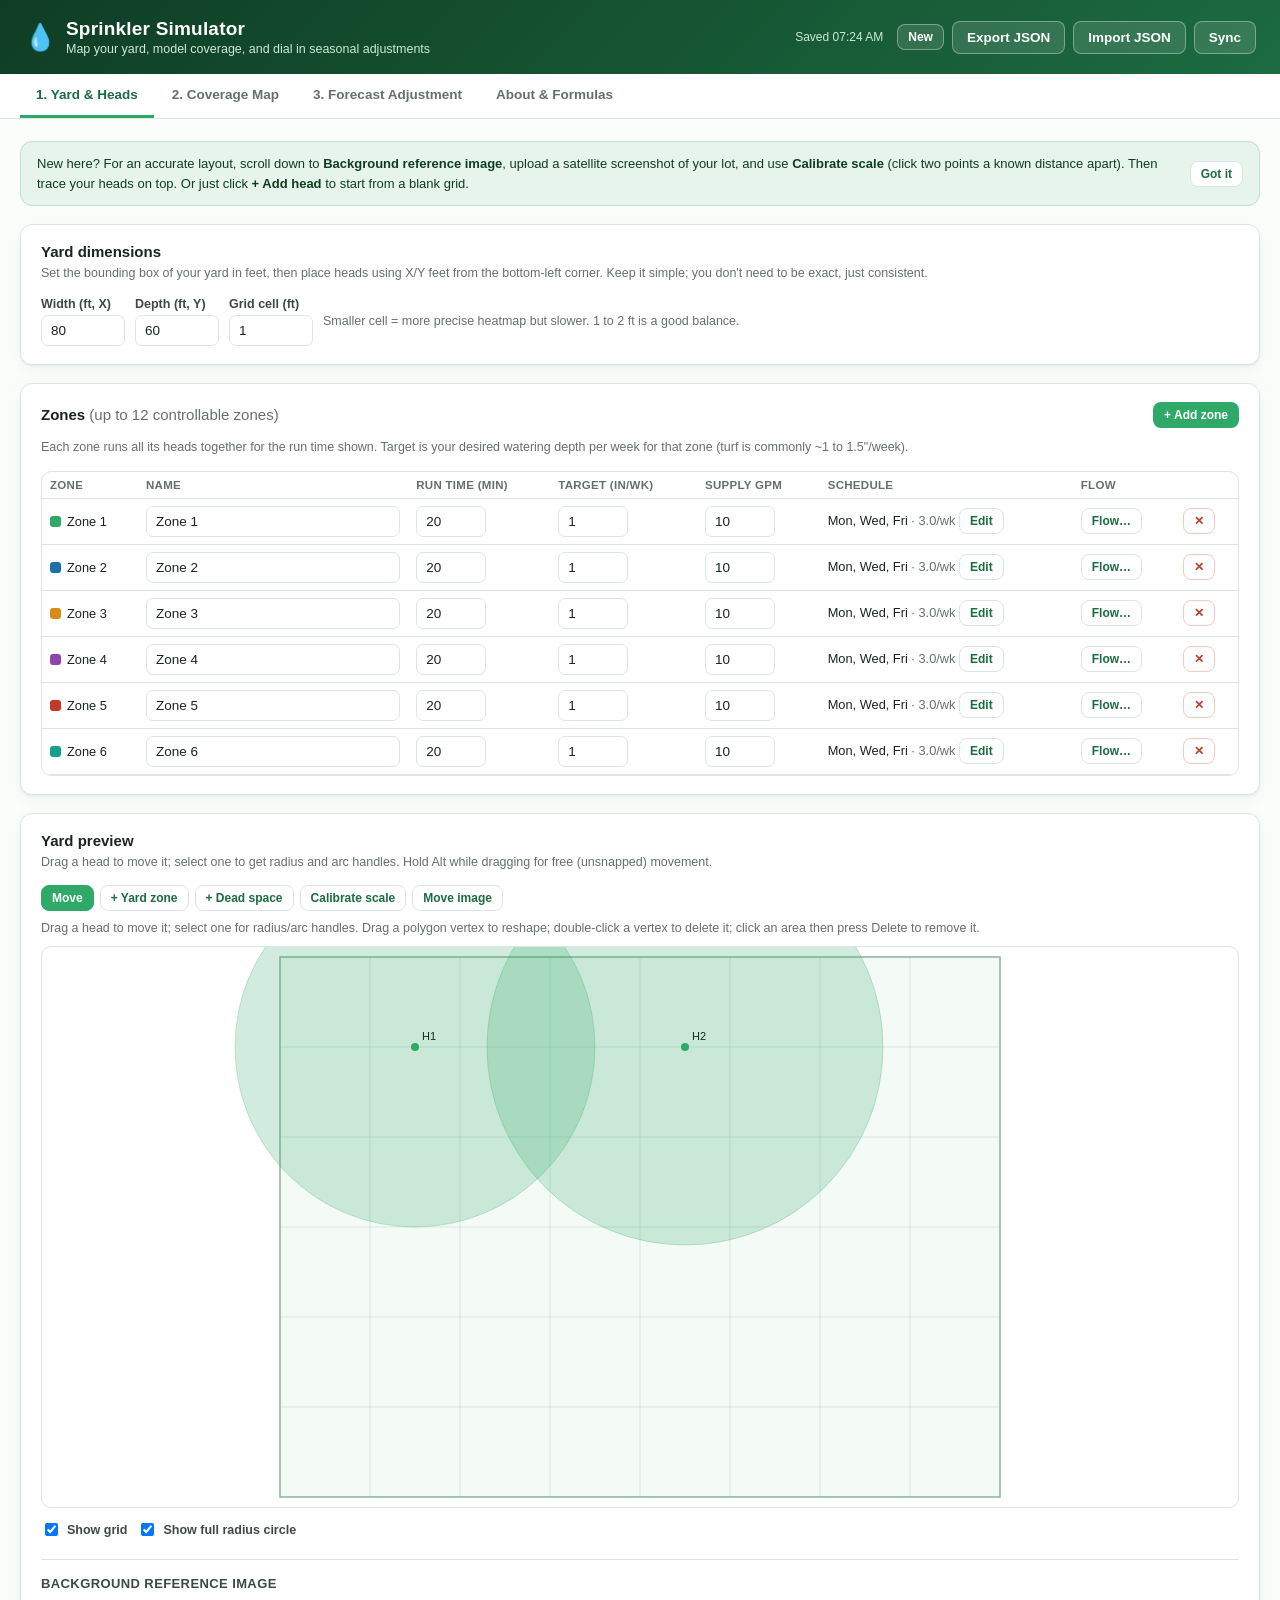
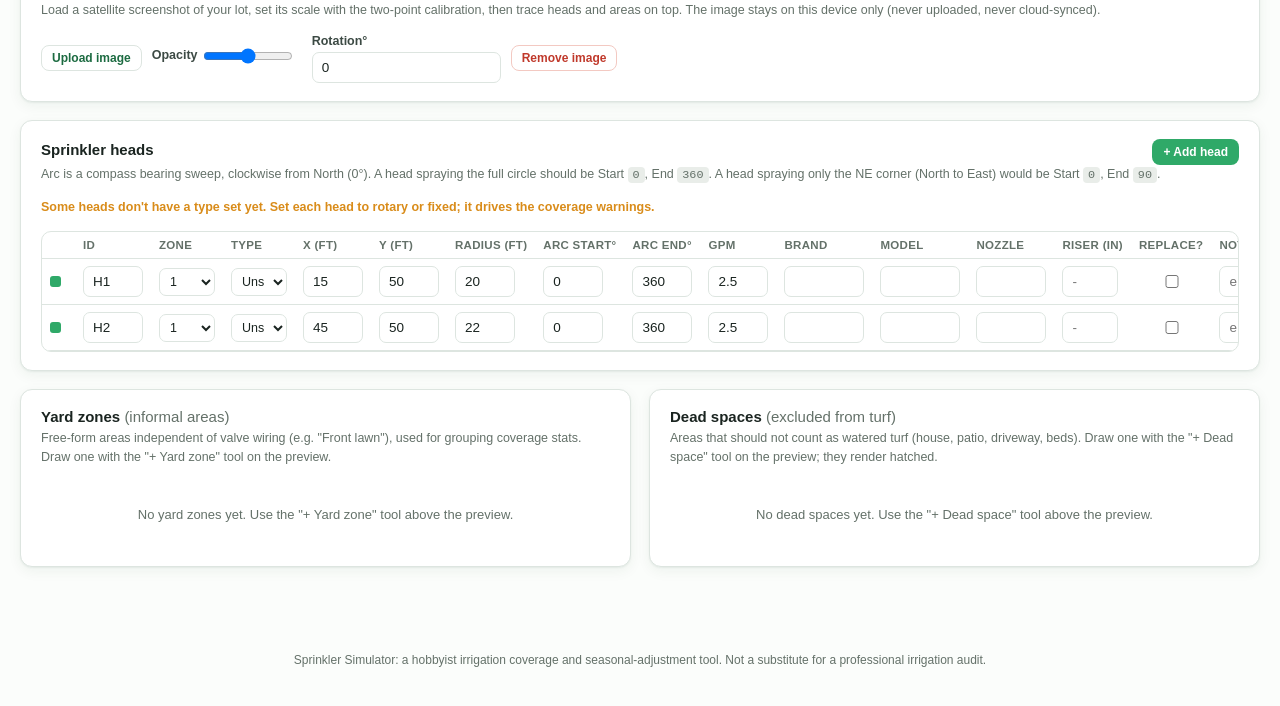
==== commit 53acaa29: "Hardcode sync endpoint URL; users enter only their key (Phase 9 task 54) The 5 sync users share one " ====
--- a/docs/index.html
+++ b/docs/index.html
@@ -267,7 +267,7 @@
       <h3>Seasonal adjustment</h3>
       <p class="hint">Net water need = ET₀ minus (forecasted rain × runoff efficiency). Adjustment % = net need ÷ baseline daily need. Each zone's suggested run time = its configured run time × adjustment %, rounded to the nearest 10% and clamped between 0% and 150%. A ▲ marks days whose unclamped need ran past 150% (watering was capped).</p>
       <h3>Your data</h3>
-      <p class="hint">Everything you enter is saved automatically in this browser (localStorage); nothing is sent anywhere except the two anonymous, keyless calls to the public NWS API when you fetch a forecast. Use <b>Export JSON</b> any time to back up or move your yard to another device, and <b>Import JSON</b> to restore it.</p>
+      <p class="hint">Everything you type is saved automatically in this browser (localStorage). That happens whether or not Sync is on. Sync (top right, off by default) is optional: turn it on and your yard config also gets saved to your own Google Sheet when you save or load, so it can follow you to another device. The satellite background image is never part of that, it always stays on the device you're using. The only other place this app talks to the internet is two anonymous, keyless calls to the public weather service when you fetch a forecast. Use <b>Export JSON</b> any time to back up your yard or move it by hand, and <b>Import JSON</b> to bring it back.</p>
       <div class="header-actions" style="margin-top:4px;">
         <button class="btn-light btn-sm" id="btnExportAbout">Export JSON</button>
         <button class="btn-light btn-sm" id="btnImportTriggerAbout">Import JSON</button>
--- a/docs/css/styles.css
+++ b/docs/css/styles.css
@@ -12,6 +12,10 @@
 body{
   margin:0; background:var(--paper); color:var(--ink-900);
   font-family: -apple-system, BlinkMacSystemFont, "Segoe UI", Roboto, Helvetica, Arial, sans-serif;
+  /* Task 53 (Phase 9): defensive backstop so no future wide element anywhere can
+     force page-level horizontal scroll again. Not a fix on its own; the real fix
+     is min-width:0 on .card below, which lets .table-wrap contain wide tables. */
+  overflow-x:hidden;
 }
 header{
   background: linear-gradient(135deg, var(--green-900), var(--green-700));
@@ -61,6 +65,15 @@
 .card{
   background:var(--card); border:1px solid var(--border); border-radius:var(--radius);
   box-shadow:var(--shadow); padding:18px 20px;
+  /* Task 53 (Phase 9): cards are grid/flex items (.grid.cols-2 / .cols-3). Grid
+     items default to min-width:auto, which won't shrink below a child's intrinsic
+     min-content width; a wide nowrap table (e.g. #zoneSummaryTable) then forces
+     its track wider than the viewport, dragging every sibling in that track
+     (including the heatmap card, whose canvas is width:100%) past screen width
+     and scrolling the whole page sideways. min-width:0 lets the card shrink so
+     .table-wrap's overflow-x:auto contains the table WITHIN the card instead.
+     Inert for cards not inside a constraining container. */
+  min-width:0;
 }
 .card h2{font-size:15px; margin:0 0 4px; color:var(--ink-900);}
 .card h3{font-size:13px; margin:0 0 10px; color:var(--ink-700); text-transform:uppercase; letter-spacing:.4px;}
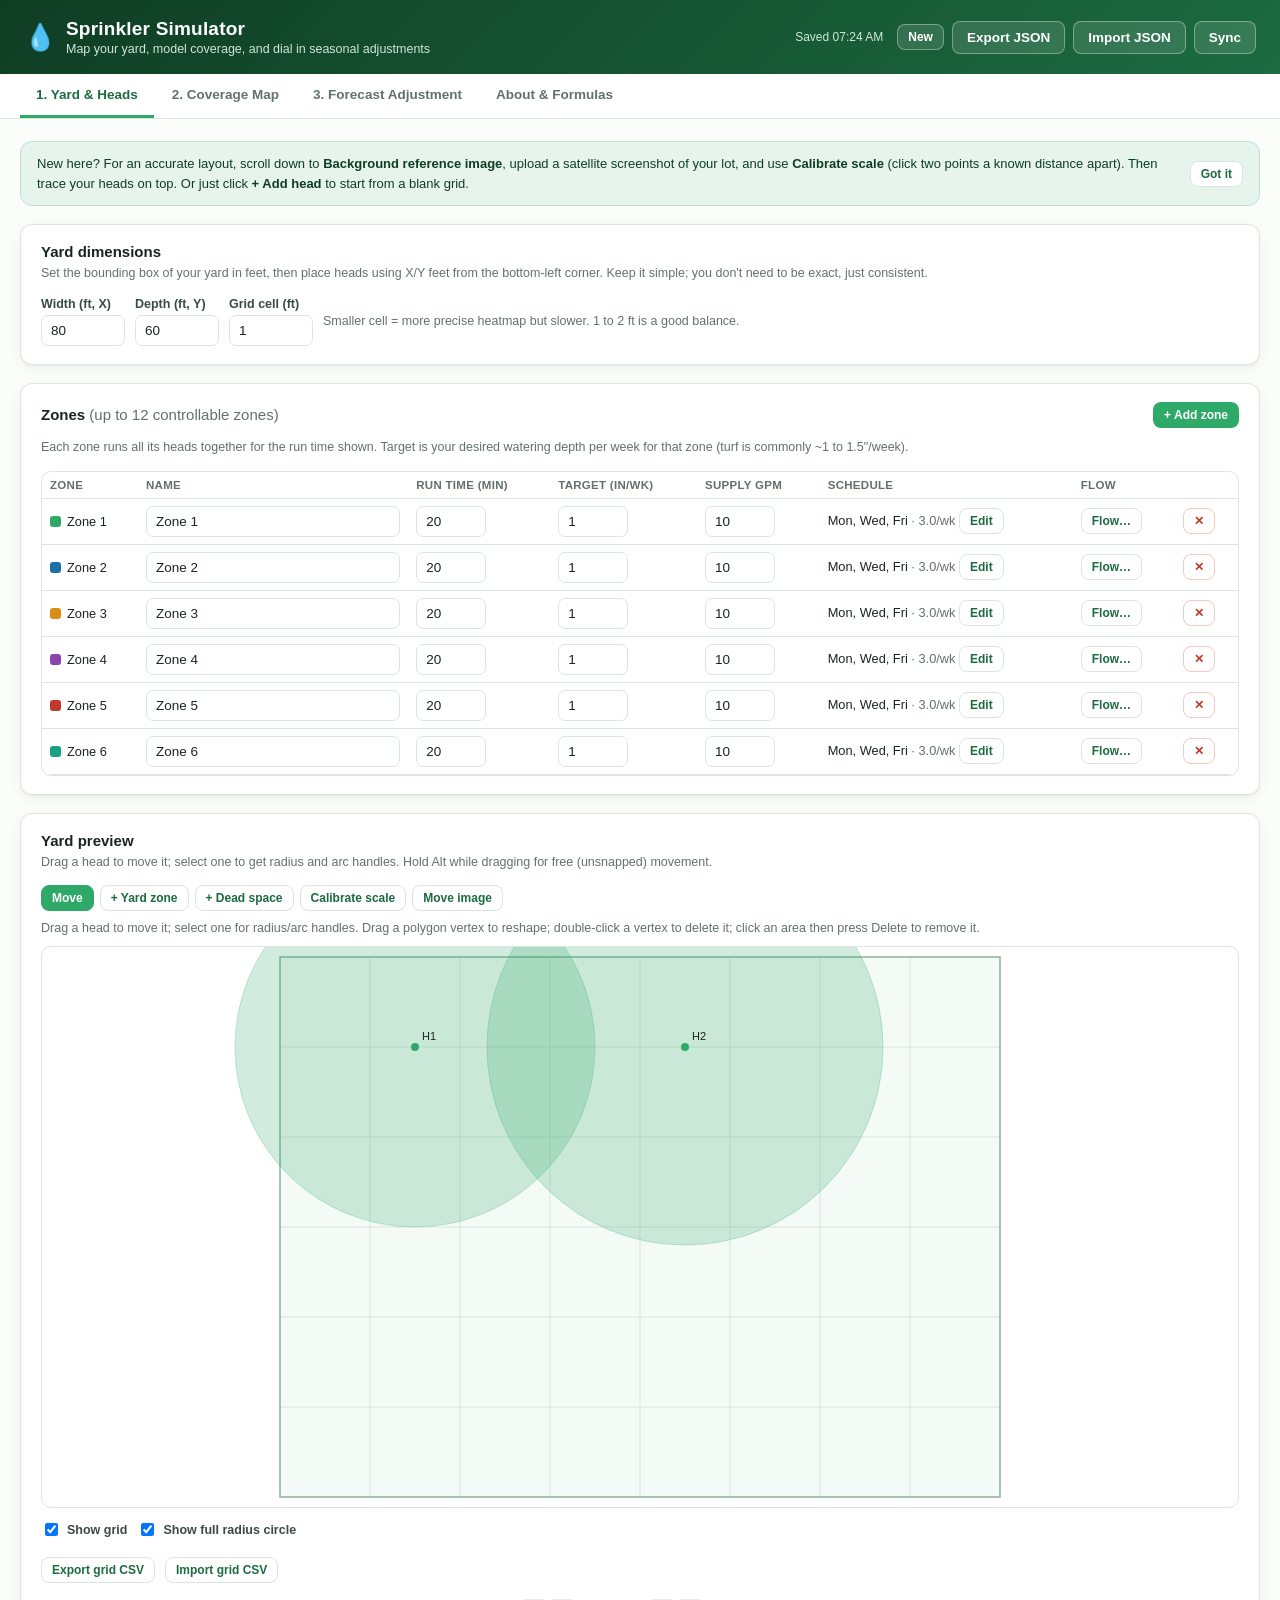
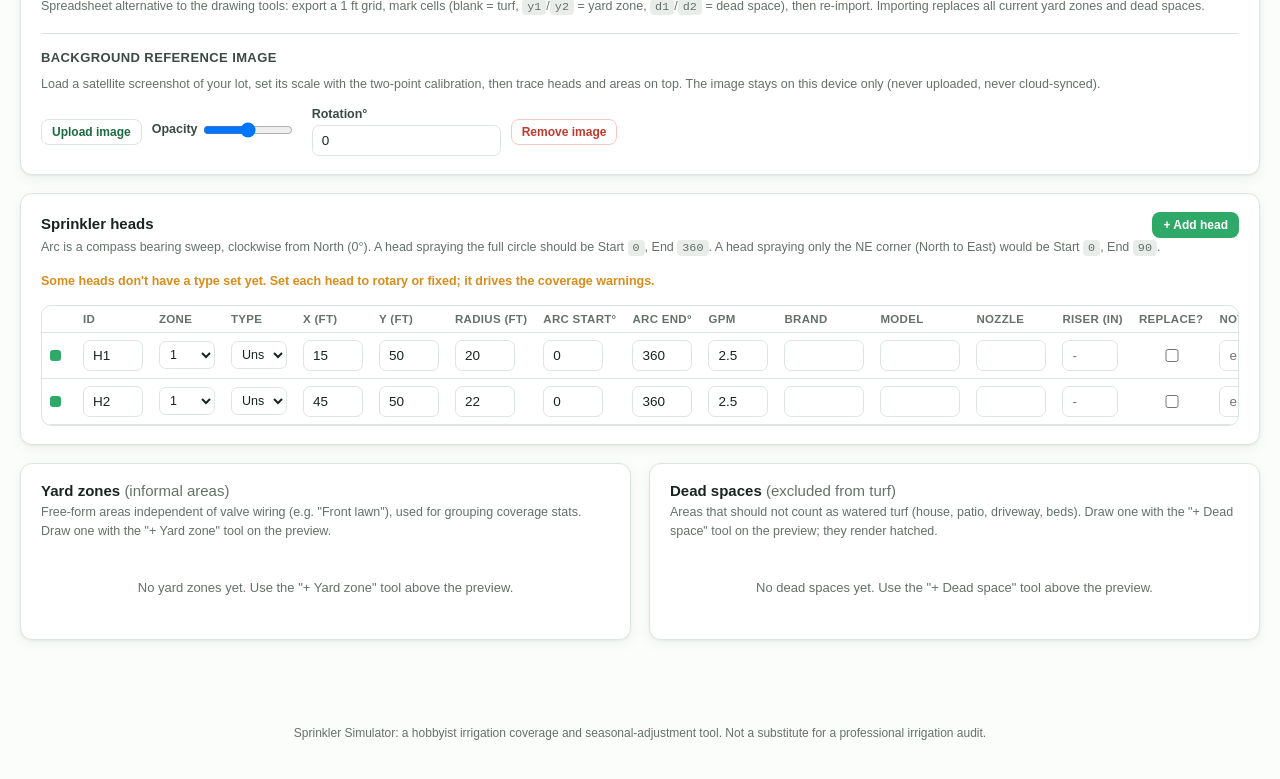
==== commit 345963b2: "Grid export/import" ====
--- a/docs/index.html
+++ b/docs/index.html
@@ -96,6 +96,12 @@
             <input type="checkbox" id="toggleRadius" checked style="width:auto;"> Show full radius circle
           </label>
         </div>
+        <div class="toolbar" style="margin-top:8px; align-items:center;">
+          <button class="btn-light btn-sm" id="btnGridExport">Export grid CSV</button>
+          <button class="btn-light btn-sm" id="btnGridImportTrigger">Import grid CSV</button>
+          <input type="file" id="btnGridImport" accept=".csv,text/csv">
+        </div>
+        <p class="hint">Spreadsheet alternative to the drawing tools: export a 1 ft grid, mark cells (blank = turf, <code>y1</code>/<code>y2</code> = yard zone, <code>d1</code>/<code>d2</code> = dead space), then re-import. Importing replaces all current yard zones and dead spaces.</p>
         <div class="divider"></div>
         <h3>Background reference image</h3>
         <p class="hint">Load a satellite screenshot of your lot, set its scale with the two-point calibration, then trace heads and areas on top. The image stays on this device only (never uploaded, never cloud-synced).</p>
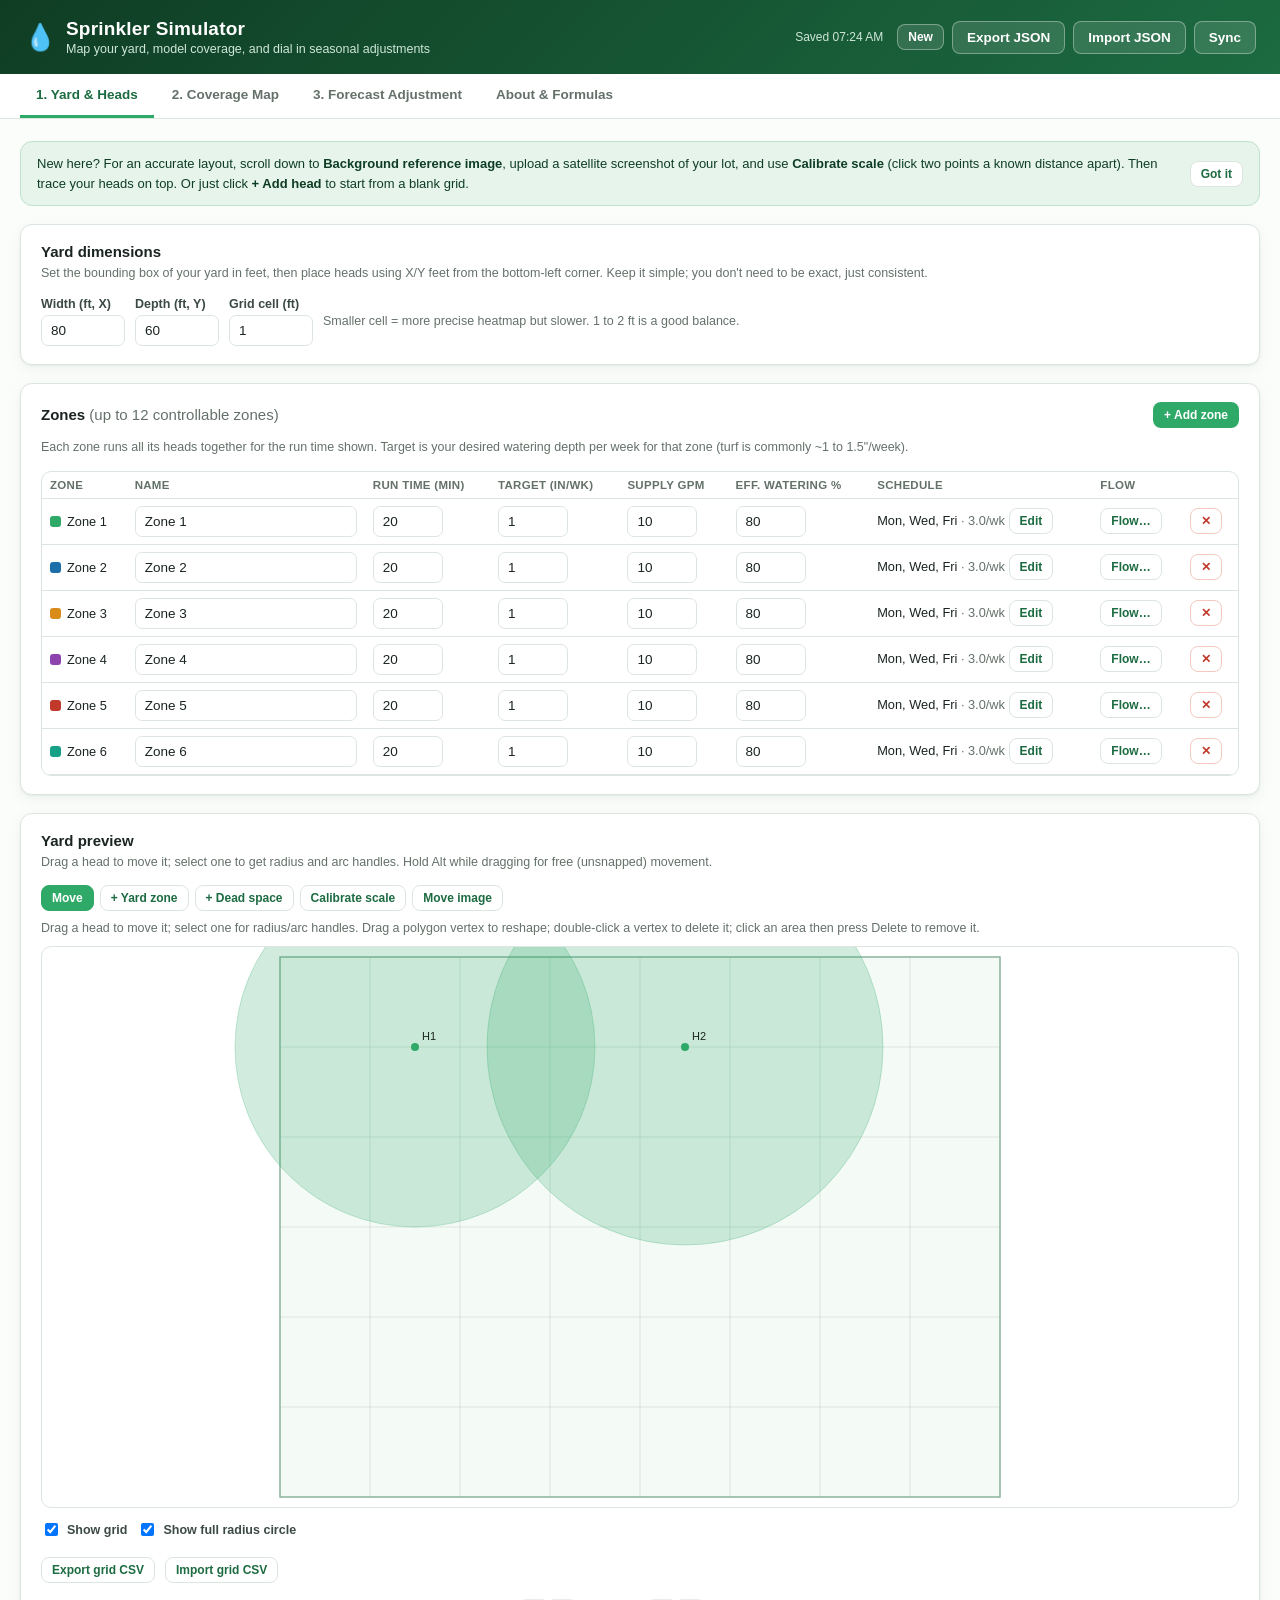
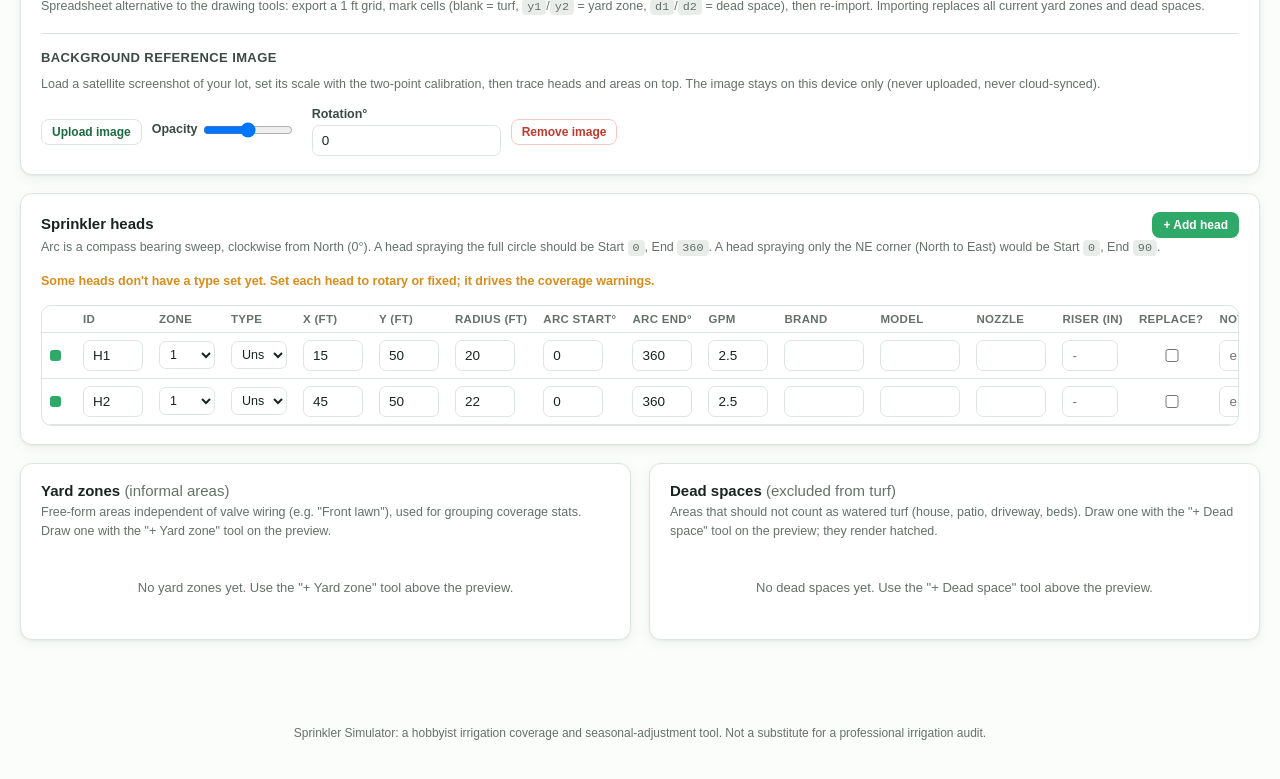
==== commit 5eac0a35: "Grid export/import and Forecast calc/UI changes" ====
--- a/docs/index.html
+++ b/docs/index.html
@@ -62,7 +62,7 @@
         <div class="table-wrap">
           <table id="zoneTable">
             <thead><tr>
-              <th>Zone</th><th>Name</th><th>Run time (min)</th><th>Target (in/wk)</th><th>Supply GPM</th><th>Schedule</th><th>Flow</th><th></th>
+              <th>Zone</th><th>Name</th><th>Run time (min)</th><th>Target (in/wk)</th><th>Supply GPM</th><th>Eff. watering %</th><th>Schedule</th><th>Flow</th><th></th>
             </tr></thead>
             <tbody></tbody>
           </table>
@@ -237,11 +237,27 @@
   <section class="tabpanel" id="tab-forecast">
     <div class="card" style="margin-bottom:18px;">
       <h2>Location &amp; settings</h2>
-      <p class="hint">Pulls a live 7-day forecast from the National Weather Service (api.weather.gov, free, no key required) and estimates daily reference evapotranspiration (ET₀) with the Hargreaves-Samani method from the forecasted highs/lows at your latitude. Baseline watering need and suggested run times are derived automatically from each zone's weekly target and schedule.</p>
+      <p class="hint">Pulls a live 7-day forecast from the National Weather Service (api.weather.gov, free, no key required) and estimates daily reference evapotranspiration (ET₀) with the Hargreaves-Samani method from the forecasted highs/lows at your latitude. Crop water use (ETc), net need, and one system-wide seasonal adjustment are derived automatically from the constants below and the coverage model.</p>
       <div class="field-row">
         <div class="field"><label>Latitude</label><input type="text" id="lat" placeholder="e.g. 39.7456"></div>
         <div class="field"><label>Longitude</label><input type="text" id="lon" placeholder="e.g. -97.0892"></div>
-        <div class="field"><label>Runoff / uptake efficiency (%)</label><input type="number" id="runoffEff" min="10" max="100" step="5" value="80"></div>
+        <div class="field"><label>Effective rainfall (%)</label><input type="number" id="effRainPct" min="0" max="100" step="5" value="60"></div>
+        <div class="field"><label>Irrigation need (%)</label><input type="number" id="irrigNeedPct" min="0" max="200" step="5" value="100"></div>
+      </div>
+      <p class="hint" style="margin-bottom:6px;">Crop coefficient (Kc) by month: scales ET₀ into crop water use (ETc = ET₀ × Kc), looked up by the calendar month of each forecast day.</p>
+      <div class="field-row">
+        <div class="field"><label>Jan</label><input type="number" id="kc1" step="0.01" min="0" max="2" value="1.00"></div>
+        <div class="field"><label>Feb</label><input type="number" id="kc2" step="0.01" min="0" max="2" value="1.00"></div>
+        <div class="field"><label>Mar</label><input type="number" id="kc3" step="0.01" min="0" max="2" value="1.00"></div>
+        <div class="field"><label>Apr</label><input type="number" id="kc4" step="0.01" min="0" max="2" value="1.04"></div>
+        <div class="field"><label>May</label><input type="number" id="kc5" step="0.01" min="0" max="2" value="0.95"></div>
+        <div class="field"><label>Jun</label><input type="number" id="kc6" step="0.01" min="0" max="2" value="0.88"></div>
+        <div class="field"><label>Jul</label><input type="number" id="kc7" step="0.01" min="0" max="2" value="0.94"></div>
+        <div class="field"><label>Aug</label><input type="number" id="kc8" step="0.01" min="0" max="2" value="0.86"></div>
+        <div class="field"><label>Sep</label><input type="number" id="kc9" step="0.01" min="0" max="2" value="0.74"></div>
+        <div class="field"><label>Oct</label><input type="number" id="kc10" step="0.01" min="0" max="2" value="0.75"></div>
+        <div class="field"><label>Nov</label><input type="number" id="kc11" step="0.01" min="0" max="2" value="1.00"></div>
+        <div class="field"><label>Dec</label><input type="number" id="kc12" step="0.01" min="0" max="2" value="1.00"></div>
       </div>
       <div class="toolbar" style="margin-bottom:0; align-items:center;">
         <button class="btn-light btn-sm" id="btnGeolocate">📍 Use my location</button>
